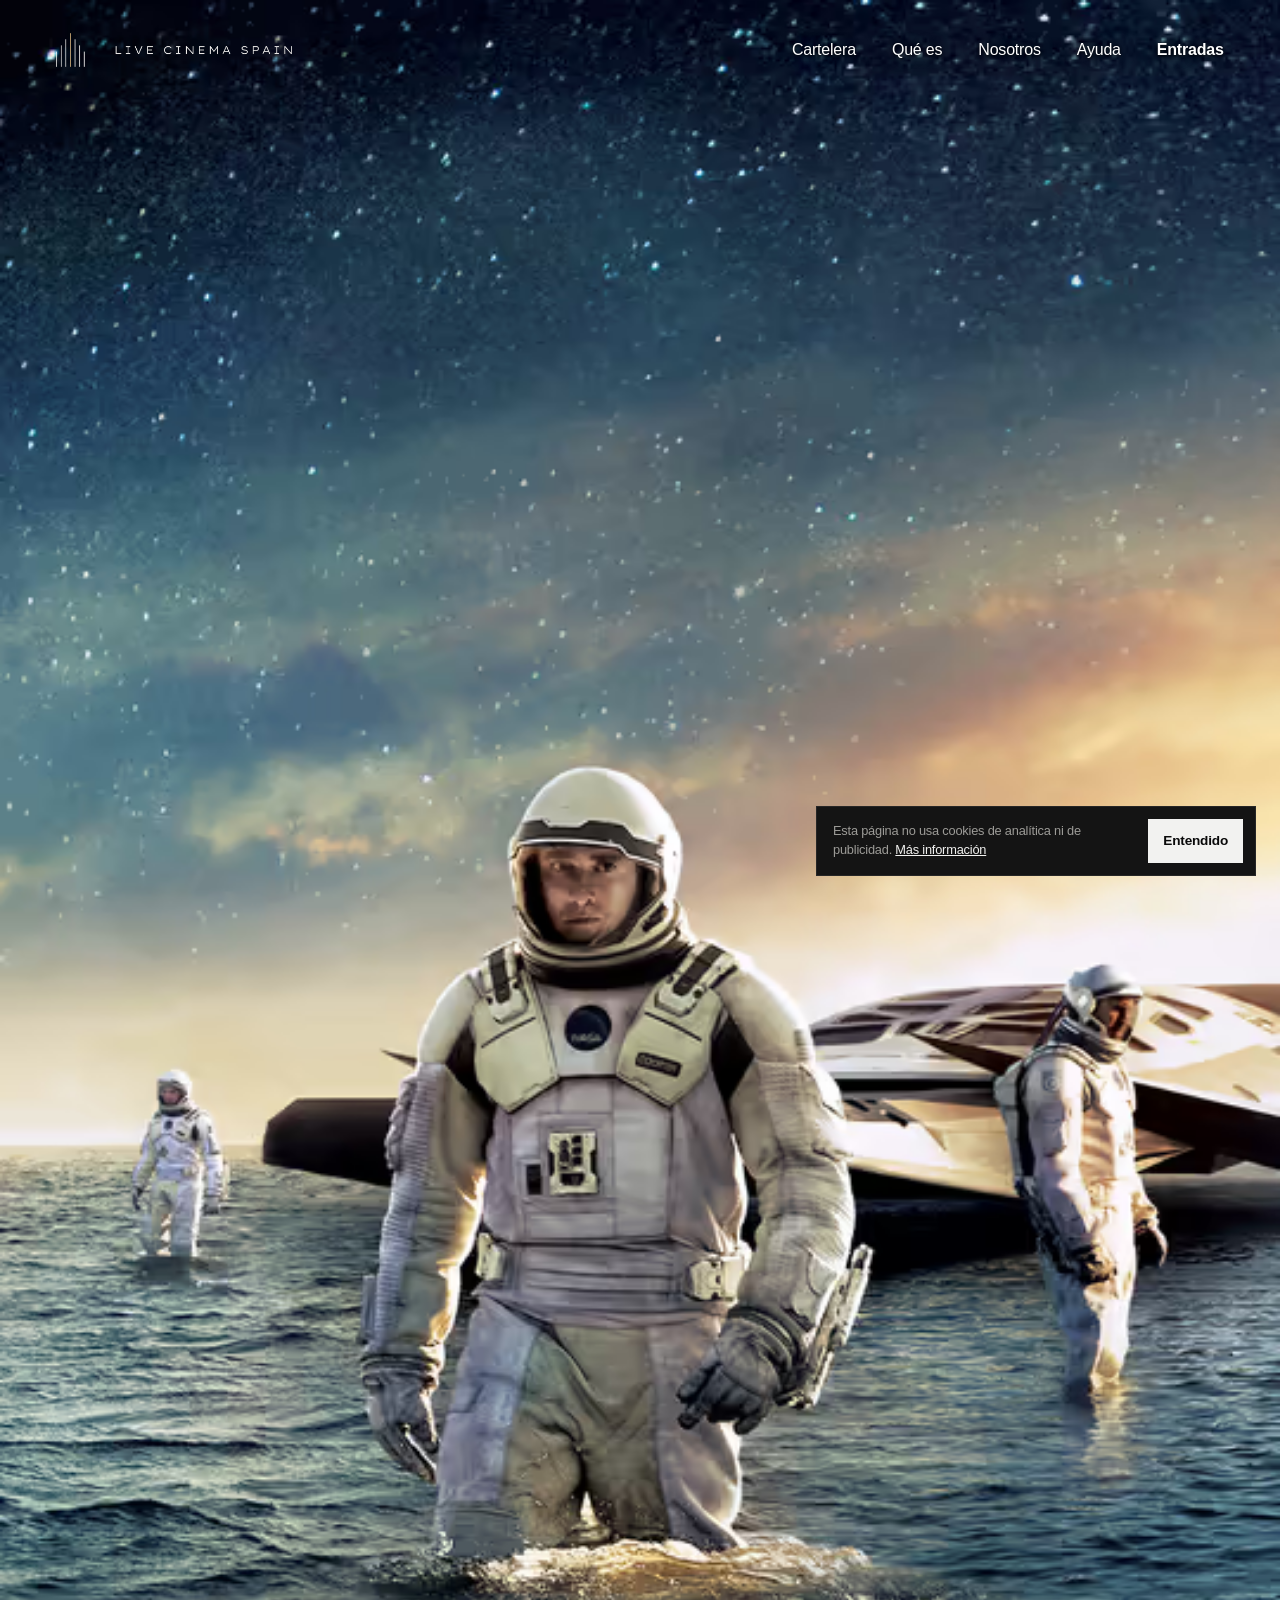
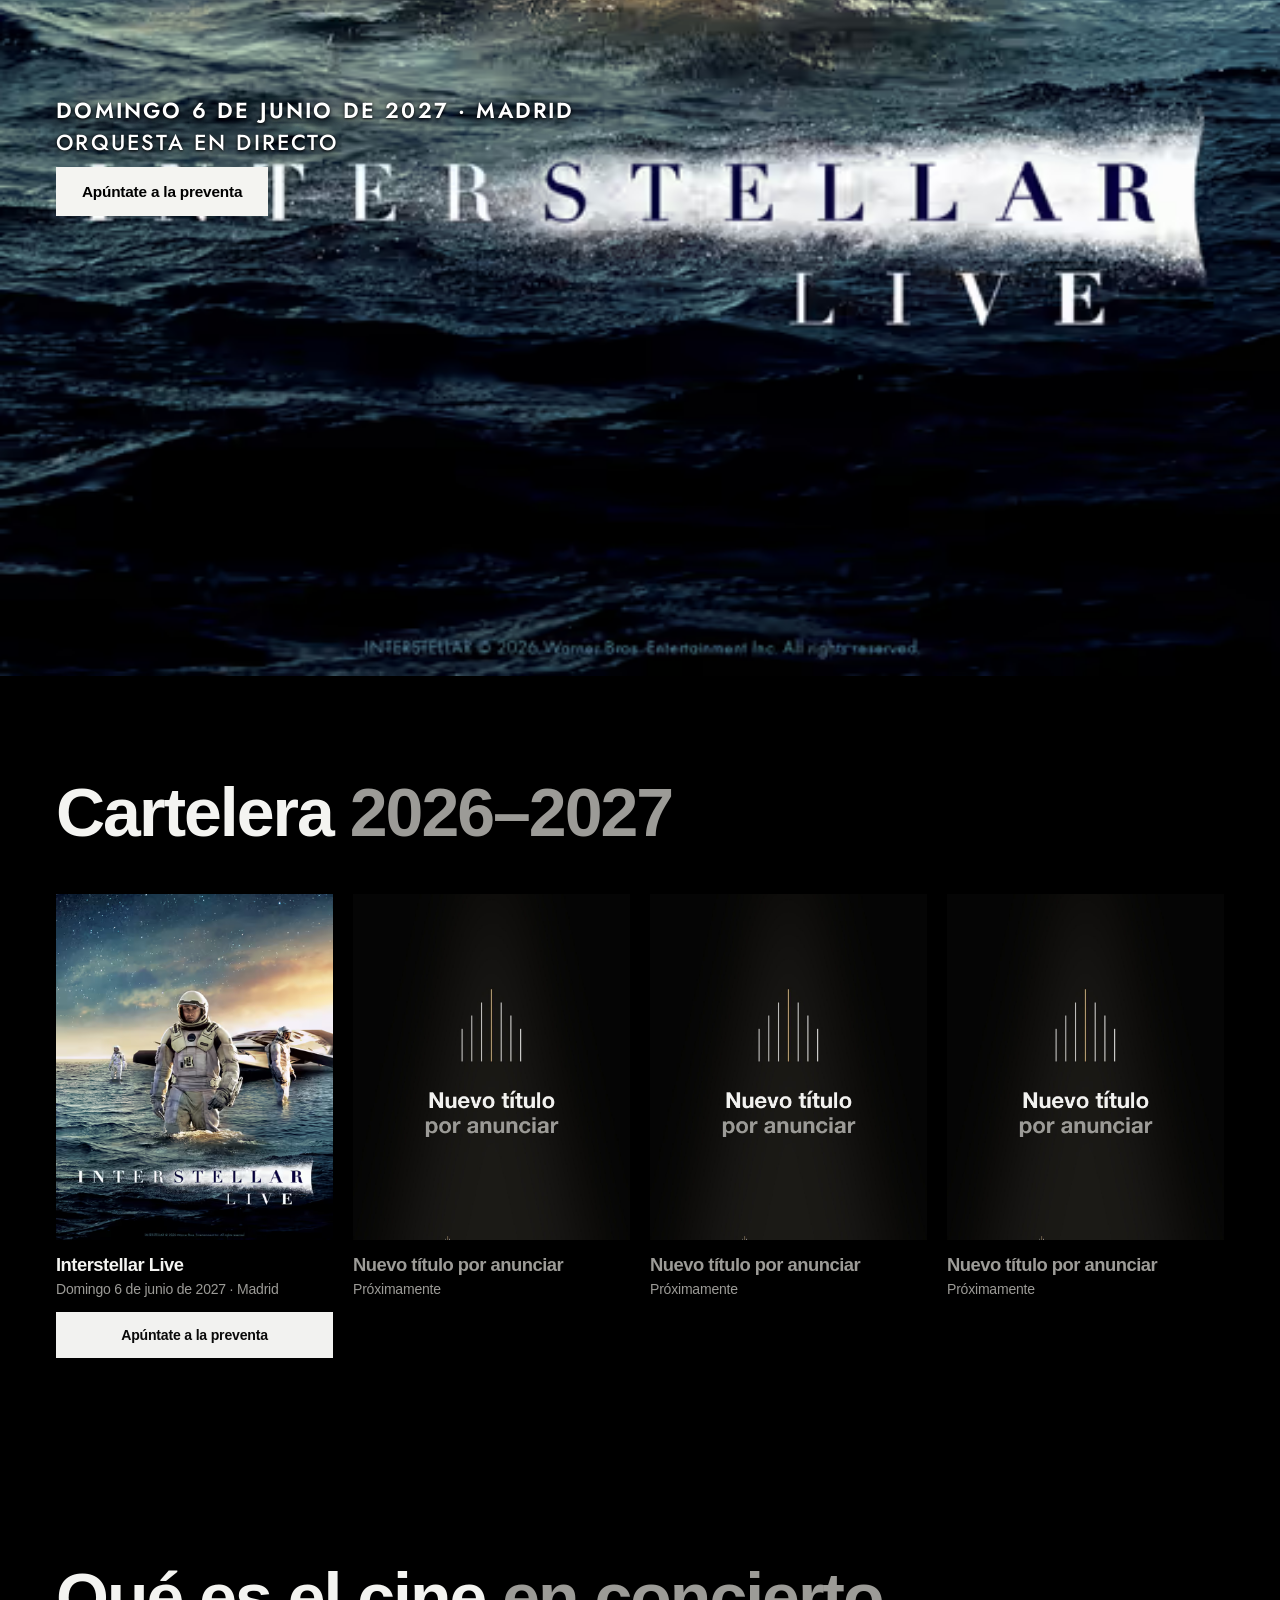
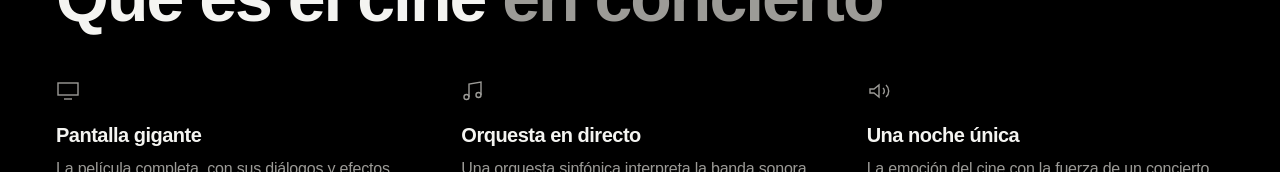
==== index.html @ 8c1206de "Espejo de la lista de espera de livecinemaes.com (fuera de Cloudflare)" ====
<!doctype html>
<html lang="es">
<head>
<meta charset="utf-8">
<meta name="robots" content="noindex">
<meta name="viewport" content="width=device-width, initial-scale=1, viewport-fit=cover">
<title>Live Cinema Spain · Cine en concierto con orquesta en directo</title>
<meta name="description" content="Live Cinema Spain produce y promueve cine en concierto en España: películas en pantalla gigante con orquesta sinfónica en directo. Cartelera 2026–2027: primeros títulos muy pronto.">
<link rel="canonical" href="https://livecinemaes.com/">
<meta name="theme-color" content="#0a0a0a">
<meta property="og:type" content="website">
<meta property="og:site_name" content="Live Cinema Spain">
<meta property="og:locale" content="es_ES">
<meta property="og:title" content="Live Cinema Spain · Cine en concierto con orquesta en directo">
<meta property="og:description" content="Live Cinema Spain produce y promueve cine en concierto en España: películas en pantalla gigante con orquesta sinfónica en directo. Cartelera 2026–2027: primeros títulos muy pronto.">
<meta property="og:url" content="https://livecinemaes.com/">
<meta property="og:image" content="https://livecinemaes.com/img/og-image.jpg">
<meta property="og:image:width" content="1200">
<meta property="og:image:height" content="630">
<meta name="twitter:card" content="summary_large_image">
<link rel="icon" href="img/favicon.svg" type="image/svg+xml">
<link rel="icon" href="img/favicon-32.png" sizes="32x32" type="image/png">
<link rel="apple-touch-icon" href="img/apple-touch-icon.png">
<link rel="preload" as="image" type="image/avif" media="(max-width: 700px)" imagesrcset="img/kv/kv-9x16-540.avif 540w, img/kv/kv-9x16-780.avif 780w, img/kv/kv-9x16-900.avif 900w" imagesizes="100vw" fetchpriority="high">
<link rel="preload" as="image" type="image/avif" media="(min-width: 701px)" imagesrcset="img/kv/kv-16x9-1000.avif 1000w, img/kv/kv-16x9-1600.avif 1600w" imagesizes="100vw" fetchpriority="high">
<link rel="stylesheet" href="css/styles.css?v=20261107f">
<script>document.documentElement.classList.add('js')</script>
<script type="application/ld+json">{"@context": "https://schema.org", "@type": "Organization", "name": "Live Cinema Spain", "url": "https://livecinemaes.com/", "logo": "https://livecinemaes.com/img/logo-livecinema.png", "email": "info@livecinemaes.com", "sameAs": ["https://www.tiktok.com/@livecinemaspain", "https://www.instagram.com/livecinemaspain/"]}</script>
</head>
<body class="con-kv" data-page="home" data-estado="lista" data-ahora="1794074766943">
<a class="skip" href="#main">Saltar al contenido</a>
<main id="main">
  <section class="hero-kv" aria-labelledby="hero-title">
    <header class="cab-kv">
      <a class="logo" href="./" aria-label="Live Cinema Spain, inicio"><img src="img/logo-livecinema.png" alt="Live Cinema Spain" width="887" height="128"></a>
      <nav class="nav-kv" aria-label="Principal">
        <a href="#cartelera">Cartelera</a>
        <a href="#que-es">Qué es</a>
        <a href="#nosotros">Nosotros</a>
        <a href="#ayuda">Ayuda</a>
        <a class="act js-compra" href="#lista-espera" aria-haspopup="dialog">Entradas</a>
      </nav>
    </header>
    <div class="poster">
      <picture>
        <source media="(max-width: 700px)" type="image/avif" srcset="img/kv/kv-9x16-540.avif 540w, img/kv/kv-9x16-780.avif 780w, img/kv/kv-9x16-900.avif 900w" sizes="100vw" width="900" height="1600">
        <source media="(max-width: 700px)" type="image/webp" srcset="img/kv/kv-9x16-540.webp 540w, img/kv/kv-9x16-780.webp 780w, img/kv/kv-9x16-900.webp 900w" sizes="100vw" width="900" height="1600">
        <source media="(max-width: 700px)" srcset="img/kv/kv-9x16-540.jpg 540w, img/kv/kv-9x16-780.jpg 780w, img/kv/kv-9x16-900.jpg 900w" sizes="100vw" width="900" height="1600">
        <source type="image/avif" srcset="img/kv/kv-16x9-1000.avif 1000w, img/kv/kv-16x9-1600.avif 1600w" sizes="100vw" width="1600" height="900">
        <source type="image/webp" srcset="img/kv/kv-16x9-1000.webp 1000w, img/kv/kv-16x9-1600.webp 1600w" sizes="100vw" width="1600" height="900">
        <img src="img/kv/kv-16x9-1600.jpg" srcset="img/kv/kv-16x9-1000.jpg 1000w, img/kv/kv-16x9-1600.jpg 1600w" sizes="100vw" alt="Interstellar Live" width="1600" height="900" fetchpriority="high">
      </picture>
      <div class="bajo">
        <h1 class="sr-only" id="hero-title">Interstellar Live</h1>
        <p class="datos">Domingo 6 de junio de 2027 · Madrid<br><span class="l2">Orquesta en directo</span></p>
        <div class="cta cta-d"><a class="btn btn-kv js-compra" href="#lista-espera" aria-haspopup="dialog">Apúntate a la preventa</a></div>
      </div>
    </div>
    
  </section>

  <section class="section" id="cartelera" aria-labelledby="t-cartelera">
    <div class="wrap">
      <h2 class="title-l section-title reveal" id="t-cartelera">Cartelera <span>2026–2027</span></h2>
      <ul class="posters">
        <li class="reveal">
          <a class="card card-kv js-compra" href="#lista-espera" aria-haspopup="dialog">
            <div class="card-poster">
              <picture>
                <source type="image/avif" srcset="img/kv/kv-4x5-400.avif 400w, img/kv/kv-4x5-720.avif 720w" sizes="(min-width: 900px) 25vw, 50vw" width="1080" height="1350">
                <source type="image/webp" srcset="img/kv/kv-4x5-400.webp 400w, img/kv/kv-4x5-720.webp 720w" sizes="(min-width: 900px) 25vw, 50vw" width="1080" height="1350">
                <img src="img/kv/kv-4x5-720.jpg" srcset="img/kv/kv-4x5-400.jpg 400w, img/kv/kv-4x5-720.jpg 720w" sizes="(min-width: 900px) 25vw, 50vw" alt="Interstellar Live" width="1080" height="1350" loading="lazy" decoding="async">
              </picture>
            </div>
            <div class="card-body">
              <h3 class="card-title">Interstellar Live</h3>
              <p class="card-meta">Domingo 6 de junio de 2027 · Madrid</p>
              <span class="btn card-boton js-compra-texto">Apúntate a la preventa</span>
            </div>
          </a>
        </li>
        <li class="reveal" style="--d:0.06s">
          <div class="card is-soon">
            <div class="card-poster"><img src="img/poster-proximamente.jpg" alt="Póster de Live Cinema Spain: nuevo título por anunciar" width="1000" height="1500" loading="lazy"></div>
            <div class="card-body">
              <h3 class="card-title">Nuevo título por anunciar</h3>
              <p class="card-meta">Próximamente</p>
            </div>
          </div>
        </li>
        <li class="reveal" style="--d:0.12s">
          <div class="card is-soon">
            <div class="card-poster"><img src="img/poster-proximamente.jpg" alt="Póster de Live Cinema Spain: nuevo título por anunciar" width="1000" height="1500" loading="lazy"></div>
            <div class="card-body">
              <h3 class="card-title">Nuevo título por anunciar</h3>
              <p class="card-meta">Próximamente</p>
            </div>
          </div>
        </li>
        <li class="reveal" style="--d:0.18s">
          <div class="card is-soon">
            <div class="card-poster"><img src="img/poster-proximamente.jpg" alt="Póster de Live Cinema Spain: nuevo título por anunciar" width="1000" height="1500" loading="lazy"></div>
            <div class="card-body">
              <h3 class="card-title">Nuevo título por anunciar</h3>
              <p class="card-meta">Próximamente</p>
            </div>
          </div>
        </li>
      </ul>
    </div>
  </section>

  <section class="section" id="que-es" aria-labelledby="t-quees">
    <div class="wrap">
      <h2 class="title-l section-title reveal" id="t-quees">Qué es el cine <span>en concierto</span></h2>
      <ul class="features">
        <li class="feature reveal">
          <svg viewBox="0 0 24 24" fill="none" stroke="currentColor" stroke-width="1.4" aria-hidden="true"><rect x="2" y="4" width="20" height="12"/><path d="M8 20h8"/></svg>
          <h3>Pantalla gigante</h3>
          <p>La película completa, con sus diálogos y efectos originales, proyectada sobre el escenario.</p>
        </li>
        <li class="feature reveal" style="--d:.08s">
          <svg viewBox="0 0 24 24" fill="none" stroke="currentColor" stroke-width="1.4" aria-hidden="true"><path d="M8 18V5l12-2v13"/><circle cx="5.5" cy="18" r="2.5"/><circle cx="17.5" cy="16" r="2.5"/></svg>
          <h3>Orquesta en directo</h3>
          <p>Una orquesta sinfónica interpreta la banda sonora en vivo, sincronizada con cada fotograma.</p>
        </li>
        <li class="feature reveal" style="--d:.16s">
          <svg viewBox="0 0 24 24" fill="none" stroke="currentColor" stroke-width="1.4" aria-hidden="true"><path d="M3 10v4h4l5 4V6l-5 4z"/><path d="M16 9a4 4 0 0 1 0 6M19 6a8 8 0 0 1 0 12"/></svg>
          <h3>Una noche única</h3>
          <p>La emoción del cine con la fuerza de un concierto. No se puede ver en casa ni repetir igual.</p>
        </li>
      </ul>
    </div>
  </section>

  <section class="section" id="nosotros" aria-labelledby="t-nosotros">
    <div class="wrap">
      <div class="about">
        <div class="about-media reveal">
          <img src="img/nosotros.jpg" alt="Orquesta sinfónica tocando bajo una pantalla con el logo de Live Cinema Spain" width="1086" height="1357" loading="lazy">
        </div>
        <div class="about-copy reveal" style="--d:.08s">
          <h2 class="title-l" id="t-nosotros">Nosotros</h2>
          <p>Live Cinema Spain trae a España el cine en concierto: grandes películas en pantalla gigante con su banda sonora interpretada en directo por una orquesta sinfónica.</p>
        </div>
      </div>
    </div>
  </section>

  <section class="section ayuda" id="ayuda" aria-labelledby="t-ayuda">
    <div class="wrap">
      <div class="ayuda-caja reveal">
        <h2 class="title-l" id="t-ayuda">Ayuda</h2>
        <p class="ayuda-pregunta">¿Dudas con tus entradas?</p>
        <p class="ayuda-mail">Escríbenos a <a href="mailto:entradas@livecinemaes.com">entradas@livecinemaes.com</a></p>
        <p class="ayuda-plazo">Te respondemos en menos de 24 h.</p>
        
      </div>
    </div>
  </section>
</main>

<footer class="pie-kv">
  <p>Interstellar Live is produced by Cutting Edge Group Presents in partnership with City Light Concerts.</p>
  <p>Interstellar © 2026 Warner Bros. Entertainment Inc. and Paramount Pictures Corporation. All rights reserved.</p>
  <p class="pie-enlaces"><span>© 2026 Live Cinema Spain</span><a href="legal/aviso-legal.html">Aviso legal</a><a href="legal/privacidad.html">Privacidad</a><a href="legal/cookies.html">Cookies</a></p>
</footer>
<dialog class="lista" id="lista-espera" aria-labelledby="lista-titulo">
  <button class="lista-cerrar" type="button" aria-label="Cerrar">×</button>
  <div class="lista-form">
    <h2 id="lista-titulo" class="sr-only">Apúntate a la preventa</h2>
    <ol class="lista-pasos" aria-label="Así funciona la preventa">
      <li class="lp lp-hoy"><span class="lp-n" aria-hidden="true">1</span><p><b class="lp-fecha">Hoy</b><span class="lp-frase">Apúntate con tu correo</span></p></li>
      <li class="lp"><span class="lp-n" aria-hidden="true">2</span><p><b class="lp-fecha">Mié 11 nov · 12:00</b><span class="lp-frase">Te llega tu acceso y compras antes que nadie</span></p></li>
      <li class="lp"><span class="lp-n" aria-hidden="true">3</span><p><b class="lp-fecha">Jue 12 nov · 12:00</b><span class="lp-frase">Venta para todo el público</span></p></li>
    </ol>
    
    <form id="form-lista-espera" novalidate>
      <label class="sr-only" for="lista-email">Correo</label>
      <input class="input" id="lista-email" name="email" type="email" inputmode="email" autocomplete="email" placeholder="tu@email.com" required>
      <button class="btn" type="submit">Apuntarme</button>
      <div class="hp" aria-hidden="true"><label>Web<input name="website" tabindex="-1" autocomplete="off"></label></div>
      <label class="check"><input name="privacidad" type="checkbox" required><span>He leído y acepto la <a href="legal/privacidad.html">política de privacidad</a>, y quiero recibir el acceso a la preventa y los avisos de venta de entradas de este espectáculo</span></label>
      <div id="lista-turnstile"></div>
      <p class="msg" id="lista-msg" role="alert"></p>
    </form>
  </div>
  <p class="lista-hecho" id="lista-hecho" tabindex="-1" hidden>Ya estás en la lista. Te enviaremos el acceso a la preventa, que va del miércoles 11 de noviembre a las 12:00 al jueves 12 a las 12:00.</p>
  <div class="lista-comercial" id="lista-comercial" hidden>
    <button class="btn btn-line" id="lista-comercial-si" type="button">Avisadme también de futuros espectáculos</button>
    <p class="lista-comercial-nota" id="lista-comercial-nota">Opcional. Al pulsar aceptas recibir comunicaciones comerciales de Live Cinema Spain. Puedes darte de baja cuando quieras.</p>
    <p class="msg" id="lista-comercial-msg" role="status"></p>
  </div>
</dialog>
<div class="cookie" id="cookie" role="region" aria-label="Aviso de cookies" hidden>
  <p>Esta página no usa cookies de analítica ni de publicidad. <a href="legal/cookies.html">Más información</a></p>
  <button class="btn" type="button">Entendido</button>
</div>
<script src="js/espejo.js?v=202611071806"></script>
<script src="js/main.js?v=202611071806"></script>
</body>
</html>
---- css/styles.css ----
/* =========================================================
   Live Cinema Spain · estilos
   ========================================================= */
:root{
  --bg:#0a0a0a; --surface:#141414; --line:#262626;
  --text:#f2f2f0; --muted:#9c9b97; --faint:#86857f;
  --error:#ff9a8a;
  --font:"Helvetica Neue",Helvetica,Arial,sans-serif;
  --tracking-title:-2px;     /* espaciado de titulares */
  --tracking-text:-0.2px;    /* espaciado del texto */
  --wrap:1280px; --pad:clamp(16px,5vw,56px);
  --header-h:64px;
  --ease:cubic-bezier(.2,.7,.2,1);
}
*,*::before,*::after{box-sizing:border-box}
*{margin:0;padding:0}
html{-webkit-text-size-adjust:100%;scroll-behavior:smooth;scroll-padding-top:calc(var(--header-h) + 16px)}
body{background:var(--bg);color:var(--text);font-family:var(--font);font-size:16px;line-height:1.5;letter-spacing:var(--tracking-text);-webkit-font-smoothing:antialiased;overflow-x:hidden}
img,video,svg{display:block;max-width:100%}
a{color:inherit}
button,input,select{font:inherit;letter-spacing:inherit;color:inherit}
:focus-visible{outline:2px solid var(--text);outline-offset:3px}
.wrap{max-width:var(--wrap);margin:0 auto;padding:0 var(--pad)}
.sr-only{position:absolute!important;width:1px;height:1px;overflow:hidden;clip:rect(0 0 0 0);white-space:nowrap}
.skip{position:absolute;left:12px;top:-60px;z-index:100;background:var(--text);color:var(--bg);padding:10px 14px;font-weight:700;text-decoration:none}
.skip:focus{top:12px}
.muted{color:var(--muted)}

/* ---------- Tipografía ---------- */
h1,h2,h3{font-weight:700;letter-spacing:var(--tracking-title);line-height:1}
.title-xl{font-size:clamp(2.75rem,10.5vw,7rem);line-height:.95}
.title-l{font-size:clamp(2.1rem,6.5vw,4.25rem);line-height:1}
.title-xl span,.title-l span{color:var(--muted)}
h3{font-size:1.25rem;letter-spacing:-.5px;line-height:1.2}
.lede{font-size:clamp(1.05rem,1.6vw,1.25rem);line-height:1.45;color:#d6d5d1;max-width:32em}

/* ---------- Botones y enlaces ---------- */
.btn{display:inline-flex;align-items:center;justify-content:center;min-height:50px;padding:0 24px;border:1px solid var(--text);background:var(--text);color:var(--bg);font-size:.95rem;font-weight:700;text-decoration:none;cursor:pointer;transition:opacity .2s,border-color .2s}
.btn:hover{opacity:.85}
.btn-line{background:transparent;color:var(--text);border-color:rgba(242,242,240,.4)}
.btn-line:hover{opacity:1;border-color:var(--text)}
.btn[disabled]{opacity:.5;cursor:wait}
.link{display:inline-flex;align-items:center;gap:8px;font-weight:700;text-decoration:none;border-bottom:1px solid transparent;transition:border-color .2s}
.link:hover{border-color:currentColor}

/* ---------- Cabecera ---------- */
.site-header{position:sticky;top:0;z-index:30;padding-top:env(safe-area-inset-top,0px);transition:background-color .3s}
.site-header.is-solid,.site-header.is-static{background:rgba(10,10,10,.92);-webkit-backdrop-filter:blur(12px);backdrop-filter:blur(12px)}
.has-overlay-header .site-header{position:fixed;left:0;right:0}
.site-header .wrap{height:var(--header-h);display:flex;align-items:center;justify-content:space-between;gap:24px}
.logo{display:block;flex:none}
.logo img{height:18px;width:auto}
.nav{display:none}
.nav ul{display:flex;align-items:center;gap:32px;list-style:none}
.nav a{font-size:.9rem;text-decoration:none;color:var(--muted);transition:color .2s}
.nav a:hover{color:var(--text)}
.nav .nav-cta{color:var(--text);font-weight:700}
.menu-btn{display:inline-flex;align-items:center;justify-content:center;width:44px;height:44px;margin-right:-12px;background:none;border:0;cursor:pointer}
.menu-btn span{position:relative;display:block;width:20px;height:1.5px;background:var(--text);transform:translateY(-3px);transition:transform .3s var(--ease)}
.menu-btn span::after{content:"";position:absolute;left:0;top:6px;width:20px;height:1.5px;background:var(--text);transition:transform .3s var(--ease),top .3s var(--ease)}
.menu-open .menu-btn span{transform:rotate(45deg)}
.menu-open .menu-btn span::after{top:0;transform:rotate(-90deg)}
.mobile-nav{position:fixed;inset:0;z-index:35;background:var(--bg);padding:calc(var(--header-h) + env(safe-area-inset-top,0px) + 32px) var(--pad) calc(32px + env(safe-area-inset-bottom,0px));display:flex;flex-direction:column;justify-content:space-between;opacity:0;visibility:hidden;transition:opacity .25s,visibility 0s .25s}
.menu-open{overflow:hidden}
.menu-open .mobile-nav{opacity:1;visibility:visible;transition:opacity .25s}
.menu-open .site-header{z-index:36;background:transparent;-webkit-backdrop-filter:none;backdrop-filter:none}
.menu-open .cookie,.menu-open .sticky-cta{visibility:hidden}
.mobile-nav ul{list-style:none}
.mobile-nav li a{display:block;font-size:2.75rem;font-weight:700;letter-spacing:var(--tracking-title);line-height:1.15;text-decoration:none}
.mobile-nav .menu-foot{display:grid;gap:24px}
.mobile-nav .btn{width:100%}
@media (min-width:900px){
  :root{--header-h:80px}
  .logo img{height:20px}
  .nav{display:block}
  .menu-btn,.mobile-nav{display:none}
}

/* ---------- Secciones ---------- */
.section{padding:clamp(80px,12vw,160px) 0}
.section-title{margin-bottom:clamp(36px,5vw,64px)}
.split{display:grid;gap:28px}
@media (min-width:900px){.split{grid-template-columns:minmax(0,5fr) minmax(0,7fr);gap:64px}}

/* ---------- Hero ---------- */
.hero{position:relative;min-height:max(600px,100svh);display:flex;align-items:flex-end;isolation:isolate;overflow:hidden}
.hero-media{position:absolute;inset:0;z-index:-2}
.hero-media img,.hero-media video{width:100%;height:100%;object-fit:cover;object-position:50% 40%}
.hero::before{content:"";position:absolute;inset:0;z-index:-1;background:linear-gradient(180deg,rgba(10,10,10,.55) 0%,rgba(10,10,10,0) 25%,rgba(10,10,10,.2) 50%,rgba(10,10,10,.92) 82%,var(--bg) 100%)}
.hero .wrap{width:100%;padding-top:calc(var(--header-h) + 64px);padding-bottom:clamp(48px,9vh,96px)}
.hero h1{margin-bottom:24px;max-width:12ch}
.hero .lede{margin-bottom:32px}
.actions{display:flex;flex-wrap:wrap;align-items:center;gap:20px 28px}
@media (max-width:520px){.actions .btn{width:100%}}

/* ---------- Cartelera ---------- */
.posters{list-style:none;display:grid;grid-template-columns:repeat(2,minmax(0,1fr));gap:32px 12px}
@media (min-width:900px){.posters{grid-template-columns:repeat(4,minmax(0,1fr));gap:40px 20px}}
.card{display:block;text-decoration:none;color:inherit}
.card-poster{aspect-ratio:4/5;overflow:hidden;background:var(--surface)}
.card-poster img{width:100%;height:100%;object-fit:cover;transition:transform .8s var(--ease)}
.card:hover .card-poster img,.card:focus-visible .card-poster img{transform:scale(1.04)}
.card-body{padding-top:14px}
.card-title{font-size:1.15rem;letter-spacing:-.5px;line-height:1.15;margin-bottom:4px}
.card-meta{font-size:.875rem;color:var(--muted)}
.card-meta b{color:var(--text);font-weight:400}
.card.is-soon .card-title{color:var(--muted)}
/* Tarjeta de Interstellar Live: el KV 4:5 entero (licencia), sin recorte ni zoom */
.card-kv .card-poster picture{display:block}
.card-kv .card-poster img,.card-kv:hover .card-poster img,.card-kv:focus-visible .card-poster img{display:block;height:auto;object-fit:fill;transform:none}
.card-boton{width:100%;min-height:46px;margin-top:12px;padding:6px 8px;font-size:clamp(.82rem,1.1vw,.95rem);text-align:center;line-height:1.2}
.card-kv:hover .card-boton{background:#fff;border-color:#fff}
.card[aria-disabled="true"]{pointer-events:none}
.card[aria-disabled="true"] .card-boton{opacity:.5}

/* ---------- Qué es ---------- */
.features{list-style:none;display:grid;gap:40px}
.feature svg{width:24px;height:24px;color:var(--muted);margin-bottom:20px}
.feature h3{margin-bottom:10px}
.feature p{color:var(--muted);max-width:26em}
@media (min-width:900px){.features{grid-template-columns:repeat(3,minmax(0,1fr));gap:48px}}

/* ---------- Nosotros ---------- */
.about{display:grid;gap:40px;align-items:center}
.about-media{aspect-ratio:3/2;overflow:hidden;background:var(--surface)}
.about-media img{width:100%;height:100%;object-fit:cover}
.about-copy h2{margin-bottom:24px}
.about-copy p{color:#c9c8c4;max-width:30em}
.about-copy p+p{margin-top:14px}
@media (min-width:900px){.about{grid-template-columns:minmax(0,7fr) minmax(0,5fr);gap:72px}}
.partners{margin-top:clamp(72px,10vw,120px);display:grid;gap:24px}
.partners p{font-size:.875rem;color:var(--muted)}
.partners ul{list-style:none;display:grid;grid-template-columns:repeat(3,minmax(0,1fr));gap:8px 24px;align-items:center}
.partners img{width:100%;max-width:140px;height:auto;opacity:.55;transition:opacity .3s}
.partners img:hover{opacity:1}
@media (min-width:900px){.partners{grid-template-columns:200px 1fr;align-items:center}.partners ul{grid-template-columns:repeat(6,minmax(0,1fr))}}

/* ---------- Formularios ---------- */
.field{display:grid;gap:8px}
.field label{font-size:.875rem;color:var(--muted)}
.opt{color:var(--faint)}
.input{width:100%;min-height:52px;font-size:1rem;color:var(--text);background:transparent;border:1px solid var(--line);border-radius:0;padding:12px 16px;outline:none;transition:border-color .15s;-webkit-appearance:none;appearance:none}
.input::placeholder{color:var(--faint)}
.input:focus{border-color:var(--text)}
.input[aria-invalid="true"]{border-color:var(--error)}
select.input{padding-right:40px;background:url("data:image/svg+xml,%3Csvg xmlns='http://www.w3.org/2000/svg' width='12' height='8'%3E%3Cpath d='M1 1l5 5 5-5' fill='none' stroke='%239c9b97' stroke-width='1.5'/%3E%3C/svg%3E") no-repeat right 16px center}
select.input:has(option[value=""]:checked){color:var(--faint)}
select.input option{background:#111;color:#fff}
.check{display:flex;gap:12px;align-items:flex-start;font-size:.8rem;color:var(--muted);line-height:1.5;cursor:pointer}
.check input{margin-top:2px;width:18px;height:18px;accent-color:var(--text);flex:none}
.check a{color:var(--text)}
.msg{min-height:1.2em;font-size:.875rem}
.msg.err{color:var(--error)}
.fine{font-size:.8rem;color:var(--faint)}
.hp{position:absolute;left:-9999px;width:1px;height:1px;overflow:hidden}
form .btn{width:100%}

/* ---------- Newsletter ---------- */
.nl{display:grid;gap:32px}
.nl h2{max-width:14em}
.nl-form{display:grid;gap:14px;max-width:560px}
.nl-row{display:grid;gap:10px}
@media (min-width:600px){.nl-row{grid-template-columns:1fr auto}.nl-row .btn{width:auto}}
@media (min-width:900px){.nl{grid-template-columns:minmax(0,7fr) minmax(0,5fr);align-items:end;gap:64px}}
.nl-done{display:none}
.nl-done h3{margin-bottom:8px}
.nl-done p{color:var(--muted)}
.is-done .nl-form{display:none}
.is-done .nl-done{display:block}

/* ---------- Pie ---------- */
.site-footer{border-top:1px solid var(--line);padding:56px 0 calc(32px + env(safe-area-inset-bottom,0px));font-size:.875rem;color:var(--muted)}
.foot{display:grid;gap:40px;padding-bottom:48px}
.foot .logo img{height:18px}
.foot-about{max-width:28em;margin-top:16px}
.foot ul{list-style:none;display:grid;gap:8px}
.foot a{text-decoration:none;transition:color .2s}
.foot a:hover{color:var(--text)}
.foot .mail{color:var(--text);font-size:1.05rem;font-weight:700;letter-spacing:-.3px}
.social{display:flex!important;gap:20px;list-style:none}
.social a{display:inline-flex;align-items:center;gap:8px;text-decoration:none;color:var(--text)}
.social svg{width:18px;height:18px}
@media (min-width:900px){.foot{grid-template-columns:2fr 1fr 1fr}}
.legal-line{display:flex;flex-wrap:wrap;justify-content:space-between;gap:8px 24px;padding-top:24px;border-top:1px solid var(--line);font-size:.75rem;color:var(--faint)}

/* ---------- Aviso de cookies ---------- */
.cookie{position:fixed;left:12px;right:12px;bottom:calc(12px + env(safe-area-inset-bottom,0px));z-index:40;max-width:440px;margin-left:auto;background:var(--surface);border:1px solid var(--line);padding:12px 12px 12px 16px;font-size:.8rem;line-height:1.45;color:var(--muted);display:grid;grid-template-columns:1fr auto;align-items:center;gap:16px;opacity:0;transform:translateY(12px);transition:opacity .4s,transform .4s var(--ease)}
.cookie.is-in{opacity:1;transform:none}
.cookie a{color:var(--text)}
.cookie .btn{min-height:38px;padding:0 14px;font-size:.85rem}
@media (min-width:600px){.cookie{right:24px;bottom:24px}}

/* ---------- Entrada al hacer scroll ---------- */
.js .reveal{opacity:0;transform:translateY(16px);transition:opacity .8s var(--ease),transform .8s var(--ease);transition-delay:var(--d,0s)}
.js .reveal.is-in{opacity:1;transform:none}

/* =========================================================
   Ficha de espectáculo (plantilla para futuros títulos)
   ========================================================= */
.show-page{--bg:#060709;background:var(--bg)}
.show-hero{position:relative;isolation:isolate;overflow:hidden;min-height:max(620px,100svh);display:flex;align-items:flex-end}
.show-hero .bg{position:absolute;inset:0;z-index:-2}
.show-hero .bg img{width:100%;height:100%;object-fit:cover;object-position:62% 50%}
.show-hero::before{content:"";position:absolute;inset:0;z-index:-1;background:linear-gradient(180deg,rgba(6,7,9,.6) 0%,rgba(6,7,9,0) 25%,rgba(6,7,9,.25) 50%,rgba(6,7,9,.92) 80%,var(--bg) 100%)}
.show-hero .wrap{width:100%;padding-top:calc(var(--header-h) + 64px);padding-bottom:clamp(48px,8vh,88px)}
.show-logo{width:min(100%,520px);height:auto;margin:0 0 18px -3px}
.show-sub{font-size:clamp(1.3rem,3.2vw,1.9rem);letter-spacing:-1px;line-height:1.15;margin-bottom:10px;max-width:22em}
.show-meta{color:var(--muted);margin-bottom:32px}
.proof{font-size:.875rem;color:var(--muted);margin-top:16px}
.proof b{color:var(--text);font-weight:700}

.facts{display:grid;grid-template-columns:repeat(2,minmax(0,1fr));gap:32px 16px}
.facts dt{font-size:.8rem;color:var(--muted);margin-bottom:6px}
.facts dd{font-size:1.05rem;font-weight:700;letter-spacing:-.3px;line-height:1.3}
.facts dd small{display:block;font-weight:400;font-size:.85rem;color:var(--muted);margin-top:2px;letter-spacing:var(--tracking-text)}
.ph{color:var(--faint);font-weight:400}
@media (min-width:900px){.facts{grid-template-columns:repeat(3,minmax(0,1fr));gap:48px 32px}}

.prose p{color:#c9c8c4;max-width:34em;font-size:1.05rem}
.prose p+p{margin-top:16px}
.status{list-style:none;margin-top:40px;max-width:34em;font-size:.95rem}
.status li{display:flex;justify-content:space-between;gap:16px;padding:12px 0;border-top:1px solid var(--line)}
.status li span:first-child{color:var(--muted)}
.status li span:last-child{text-align:right}

.gallery{list-style:none;display:flex;gap:8px;overflow-x:auto;scroll-snap-type:x mandatory;margin:0 calc(var(--pad) * -1);padding:0 var(--pad);scrollbar-width:none}
.gallery::-webkit-scrollbar{display:none}
.gallery li{flex:0 0 86%;scroll-snap-align:center;aspect-ratio:3/2;overflow:hidden;background:var(--surface)}
.gallery img{width:100%;height:100%;object-fit:cover}
@media (min-width:900px){.gallery{display:grid;grid-template-columns:repeat(2,1fr);gap:12px;margin:0;padding:0;overflow:visible}}

.signup form{display:grid;gap:18px;max-width:560px}
.row{display:grid;gap:18px}
@media (min-width:520px){.row{grid-template-columns:1fr 1fr;gap:12px}}
.signup .intro{color:var(--muted);margin-top:16px;max-width:30em}
.done{display:none;max-width:30em}
.done h2{margin-bottom:12px}
.done p{color:#c9c8c4}
.is-done form,.is-done .form-head{display:none}
.is-done .done{display:block}

.faq details{border-top:1px solid var(--line)}
.faq details:last-child{border-bottom:1px solid var(--line)}
.faq summary{cursor:pointer;list-style:none;display:flex;justify-content:space-between;align-items:center;gap:20px;padding:20px 0;font-weight:700;letter-spacing:-.3px}
.faq summary::-webkit-details-marker{display:none}
.faq summary::after{content:"+";flex:none;font-weight:400;font-size:1.3rem;line-height:1;color:var(--muted);transition:transform .3s var(--ease)}
.faq details[open] summary::after{transform:rotate(45deg)}
.faq .answer{padding:0 0 22px;color:var(--muted);max-width:40em}
.faq .answer p+p{margin-top:10px}
.faq .answer a{color:var(--text)}
.back{margin-top:56px}

.sticky-cta{position:fixed;left:12px;right:12px;bottom:calc(12px + env(safe-area-inset-bottom,0px));z-index:25;transform:translateY(140%);transition:transform .4s var(--ease)}
.sticky-cta.is-in{transform:none}
.sticky-cta .btn{width:100%}

@media (min-width:900px){.sticky-cta{display:none}}

/* =========================================================
   Páginas legales
   ========================================================= */
.legal-page{padding:calc(var(--header-h) + 40px) 0 112px}
.legal-page .wrap{max-width:820px}
.legal-tabs{display:flex;flex-wrap:wrap;gap:6px 24px;margin-bottom:48px;list-style:none;font-size:.9rem}
.legal-tabs a{text-decoration:none;color:var(--muted)}
.legal-tabs a:hover,.legal-tabs a[aria-current="page"]{color:var(--text)}
.legal-tabs a[aria-current="page"]{font-weight:700}
.legal-page h1{font-size:clamp(2.25rem,7vw,3.5rem);margin-bottom:32px}
.legal-page h2{font-size:1rem;letter-spacing:-.3px;margin:32px 0 8px}
.legal-page p{color:var(--muted);margin-bottom:10px}
.legal-page ul{list-style:none;display:grid;gap:6px;margin:8px 0 12px;color:var(--muted)}
.legal-page b{color:var(--text)}
.legal-page a{color:var(--text)}
.legal-page .upd{margin-top:32px;font-size:.8rem;color:var(--faint)}

@media (prefers-reduced-motion:reduce){
  html{scroll-behavior:auto}
  *,*::before,*::after{animation-duration:.01ms!important;transition-duration:.01ms!important}
  .js .reveal{opacity:1;transform:none}
}
.hero h1 span{display:block}.card-meta b{display:block}

/* ---------- Logo e imágenes de cabecera ---------- */
.logo img{height:26px}
.foot .logo img{height:26px}
@media (min-width:900px){.logo img{height:34px}}
.hero-media picture,.show-hero .bg picture{display:block;width:100%;height:100%}
/* Banner de portada: baja exposición, se deja entrever sobre el negro */
.hero{background:#000}
.hero-media img,.hero-media video{opacity:.42;filter:saturate(.85) brightness(.9);object-position:53% 45%}
.hero::before{background:linear-gradient(180deg,rgba(0,0,0,.5) 0%,rgba(0,0,0,0) 22%,rgba(0,0,0,0) 45%,rgba(10,10,10,.85) 80%,var(--bg) 100%)}
.show-hero .bg img{object-position:50% 50%}
@media (min-width:701px){.show-hero .bg img{object-position:100% 50%}}

/* ---------- Ritmo vertical más compacto ---------- */
.section{padding:clamp(56px,8vw,112px) 0}
.section-title{margin-bottom:clamp(28px,4vw,48px)}
.split{align-items:center}
#info{padding:clamp(40px,6vw,72px) 0;border-bottom:1px solid var(--line)}

/* ---------- Ficha técnica con iconos ---------- */
.facts{grid-template-columns:1fr;gap:0}
.facts > div{display:grid;grid-template-columns:24px 1fr;column-gap:16px;align-items:start;padding:18px 0;border-top:1px solid var(--line)}
.facts > div:first-child{border-top:0}
.facts svg{grid-row:1 / span 2;width:24px;height:24px;color:var(--muted);margin-top:2px}
.facts dt{margin-bottom:2px}
.facts dd{font-size:1.05rem}
@media (min-width:600px){.facts{grid-template-columns:repeat(2,minmax(0,1fr));column-gap:32px}.facts > div:nth-child(2){border-top:0}}
@media (min-width:900px){.facts{grid-template-columns:repeat(3,minmax(0,1fr));column-gap:48px}.facts > div{padding:24px 0}.facts > div:nth-child(3){border-top:0}}

/* ---------- Nosotros con foto vertical ---------- */
.about-media{aspect-ratio:4/5}
@media (min-width:900px){.about{grid-template-columns:minmax(0,5fr) minmax(0,6fr);gap:80px}.about-media{max-height:640px}}
@media (max-width:599px){
  .facts{grid-template-columns:1fr 1fr;column-gap:20px}
  .facts > div{grid-template-columns:1fr;padding:18px 0}
  .facts > div:nth-child(2){border-top:0}
  .facts svg{grid-row:auto;width:22px;height:22px;margin:0 0 10px}
  .facts dd{font-size:1rem}
}
.facts > div{align-content:start}

/* Botón fijo: oculto del todo (en iPhone la zona segura dejaba asomar el borde) */
.sticky-cta{transform:translateY(calc(100% + 24px + env(safe-area-inset-bottom,0px)));visibility:hidden;transition:transform .4s var(--ease),visibility 0s .4s}
.sticky-cta.is-in{transform:none;visibility:visible;transition:transform .4s var(--ease)}

/* ---------- Zonas táctiles de al menos 44 px (sin cambiar el aspecto) ---------- */
.logo{display:flex;align-items:center;min-height:44px}
.link{min-height:44px}
.foot ul{gap:0}
.foot ul a{display:inline-flex;align-items:center;min-height:40px}
.social{gap:4px}
.social a{min-width:44px;min-height:44px;justify-content:center}
.social a:has(svg:only-child){padding:0 13px}
.foot .social li a{padding-right:12px}
.legal-tabs a{display:inline-flex;align-items:center;min-height:44px}
.cookie .btn{min-height:44px}
.faq summary{min-height:56px}
.check{padding:6px 0}
.foot .social li:first-child a,.mobile-nav .social li:first-child a{justify-content:flex-start;padding-left:0}

/* Botón fijo de la ficha: siempre disponible; si está el aviso de cookies, se coloca encima */
body:has(.cookie:not([hidden])) .sticky-cta{bottom:calc(var(--cookie-h,72px) + 20px + env(safe-area-inset-bottom,0px))}
.sticky-cta{z-index:41}
.sticky-cta .btn{box-shadow:0 10px 30px rgba(0,0,0,.55)}
.show-logo{width:min(100%,560px)}
.show-logo{margin-bottom:24px}

/* Portada de Interstellar Live: el KV siempre entero (licencia): width 100 %, height auto, sin cover ni nada encima de los personajes */
@font-face{font-family:Jost;font-weight:400;font-style:normal;font-display:swap;src:url(../fonts/jost-latin-400-normal.woff2) format("woff2")}
@font-face{font-family:Jost;font-weight:500;font-style:normal;font-display:swap;src:url(../fonts/jost-latin-500-normal.woff2) format("woff2")}
@font-face{font-family:Jost;font-weight:600;font-style:normal;font-display:swap;src:url(../fonts/jost-latin-600-normal.woff2) format("woff2")}
.con-kv{background:#000;color:#f4f4f1}
.hero-kv{position:relative}
.poster{position:relative}
.poster img{display:block;width:100%;height:auto}
.cab-kv{position:absolute;top:0;left:0;right:0;z-index:2;display:flex;justify-content:space-between;align-items:center;padding:2.2vw 4.4vw}
.cab-kv .logo img{display:block;height:34px;width:auto}
.nav-kv{display:flex;gap:36px;font-size:16px;font-weight:500;color:#fff;text-shadow:0 1px 3px rgba(0,0,0,.9),0 0 14px rgba(0,0,0,.7)}
.nav-kv a{color:inherit;text-decoration:none}
.nav-kv a:hover,.nav-kv .act{color:#fff}
.nav-kv .act{font-weight:800}
.bajo{position:absolute;left:4.4%;top:74.5%;width:60%}
.datos{font-family:Jost,"Futura PT",Futura,sans-serif;font-weight:600;text-transform:uppercase;letter-spacing:.1em;font-size:clamp(16px,1.7vw,28px);line-height:1.45;color:#fff;text-shadow:0 1px 3px rgba(0,0,0,.95),0 2px 14px rgba(0,0,0,.85)}
.datos .l2{color:#fff;font-weight:500}
.cta{display:flex;align-items:center;gap:22px;margin-top:1.1vw}
/* Debajo de la fecha, una sola línea (la del estado: preventa con fecha, abierta, a la venta) y el botón.
   En el KV solo cabe en ordenador ancho; en móvil y tableta va justo debajo del KV, sin tapar el copyright del cartel. */
.cta-d{flex-direction:column;align-items:flex-start;gap:.6vw;margin-top:.7vw}
.cta-d .btn-kv{flex:none;white-space:nowrap}
.pre-m{display:none}
@media (max-width:1099px){
  .cta-d .pre{display:none}
  .pre.pre-m{display:block;margin:0;padding:16px 18px 4px;text-align:center;font-size:15px;font-weight:600;color:#f4f4f1;text-shadow:none}
}
.btn-kv{min-height:0;background:#f4f4f1;border:0;color:#000;font-weight:700;font-size:clamp(14px,1.2vw,20px);padding:1vw 2vw;cursor:pointer}
.btn-kv:hover{background:#fff;opacity:1}
.btn-kv:focus-visible{outline:2px solid #fff;outline-offset:4px}
.btn-kv[aria-disabled="true"]{opacity:.5;pointer-events:none}
.pre{font-size:clamp(14px,1.3vw,21px);font-weight:600;color:#fff;text-shadow:0 1px 3px rgba(0,0,0,.95),0 2px 14px rgba(0,0,0,.85)}
.pie-kv{padding:18px 4.4vw 26px;font-size:14px;line-height:1.6;color:#b4b3ae}
.pie-kv a{color:inherit}
.pie-enlaces{display:flex;flex-wrap:wrap;gap:4px 18px;margin-top:8px}
/* Con el aviso de cookies abierto, el pie deja hueco debajo para que el aviso no tape sus últimas líneas */
body:has(.cookie:not([hidden])) .pie-kv{padding-bottom:calc(var(--cookie-h,72px) + 48px + env(safe-area-inset-bottom,0px))}
@media (max-width:700px){
  .cab-kv{padding:16px 18px;background:linear-gradient(180deg,rgba(0,0,0,.5),rgba(0,0,0,0))}
  .cab-kv .logo img{height:26px}
  .nav-kv{display:none}
  /* KV 9:16 entero, ajustado al alto visible: pueden quedar bordes negros finos a los lados */
  .poster{--u:1px;height:calc(100vw*16/9);height:min(100svh,calc(100vw*16/9));display:flex;justify-content:center;background:#000}
  /* Por debajo de 664 px de alto el bloque se reduce con el KV, para no tocar su línea de copyright */
  @supports (height:100svh){.poster{--u:min(1px,calc(100svh/664))}}
  .poster picture,.poster img{display:block;height:100%;width:auto;max-width:100vw}
  .bajo{left:0;right:0;width:auto;top:85.2%;text-align:center}
  .datos{font-size:calc(11.5*var(--u));letter-spacing:.07em;line-height:1.35}
  .cta-d{display:block;margin:calc(7*var(--u)) 0 0}
  .btn-kv{font-size:calc(15*var(--u));padding:calc(10*var(--u)) calc(26*var(--u));text-align:center}
  .pie-kv{padding:16px 18px 30px;font-size:13px}
}

/* Ventana de la lista de espera */
.lista{width:min(520px,calc(100vw - 24px));max-height:calc(100dvh - 24px);margin:auto;padding:32px;border:1px solid #262626;background:#050505;color:#f4f4f1;overflow:auto}
.lista::backdrop{background:#050505}
.lista h2{font-size:clamp(1.5rem,4vw,2rem);line-height:1.15;letter-spacing:-.03em;margin-bottom:12px;padding-right:32px}
.lista-form > p{color:#d6d5d0;margin-bottom:20px}
/* Cómo funciona la preventa: tres pasos, el de hoy resaltado. Arriba de todo, por debajo de la ×. */
.lista-pasos{list-style:none;display:grid;gap:8px;margin:44px 0 22px}
.lp{display:grid;grid-template-columns:42px 1fr;align-items:center;gap:14px;padding:12px 16px 12px 12px;border:1px solid #262626;color:#b4b3ae}
.lp-n{font-family:Jost,"Futura PT",Futura,sans-serif;font-weight:600;font-size:2.5rem;line-height:1;text-align:center;color:#7d7c78}
.lp-fecha{display:block;font-family:Jost,"Futura PT",Futura,sans-serif;font-weight:700;text-transform:uppercase;letter-spacing:.08em;font-size:1rem;line-height:1.3;color:#f4f4f1}
.lp-frase{display:block;margin-top:2px;font-size:.95rem;line-height:1.35}
.lp-hoy{border-color:#f4f4f1;background:#141414;color:#f4f4f1}
.lp-hoy .lp-n{color:#f4f4f1}
@media (max-width:480px){.lista{padding:24px 20px}.lista-pasos{margin-top:46px}.lp{grid-template-columns:34px 1fr;gap:12px;padding:11px 12px 11px 10px}.lp-n{font-size:2.2rem}}
.lista .btn{width:100%;margin-top:12px}
.lista .check{margin-top:14px;font-size:.9rem;color:#d6d5d0}
.lista #lista-turnstile{margin-top:14px}
.lista .msg{margin-top:12px}
.lista-cerrar{position:absolute;top:12px;right:12px;width:44px;height:44px;border:0;background:none;color:#f4f4f1;font-size:1.6rem;line-height:1;cursor:pointer}
.lista-hecho{font-size:1.15rem;line-height:1.4;padding:24px 40px 24px 0}
.lista-hecho:focus{outline:0}
.lista-comercial{display:grid;gap:10px;padding-bottom:8px}
.lista-comercial[hidden],.lista-comercial [hidden]{display:none}
.lista-comercial .btn{width:100%;min-height:48px;white-space:normal}
.lista-comercial-nota{font-size:.8rem;line-height:1.5;color:#b4b3ae}
.lista-comercial .msg{margin:0;color:#d6d5d0}
.lista-comercial .msg.err{color:var(--error)}
/* Tablas de los textos legales: en móvil, cada fila es una ficha */
.tabla-legal{margin:12px 0 18px;color:var(--muted)}
.tabla-legal table{border-collapse:collapse;width:100%;font-size:14px;line-height:1.45}
.tabla-legal th,.tabla-legal td{border-bottom:1px solid rgba(255,255,255,.16);padding:8px 12px 8px 0;text-align:left;vertical-align:top}
.tabla-legal th{font-weight:500;color:var(--text)}
.tabla-legal code{font-size:13px;overflow-wrap:anywhere}
@media (max-width:640px){
  .tabla-legal thead{display:none}
  .tabla-legal tr{display:block;padding:10px 0;border-bottom:1px solid rgba(255,255,255,.16)}
  .tabla-legal td{display:block;border:0;padding:2px 0}
  .tabla-legal td::before{content:attr(data-et) ": ";opacity:.65}
}
/* Ayuda: un correo y un plazo, a la vista */
.ayuda{padding-top:0}
.ayuda-caja{border:1px solid rgba(244,244,241,.18);padding:clamp(24px,4vw,48px);max-width:880px}
.ayuda-caja h2{margin-bottom:18px}
.ayuda-pregunta{font-size:clamp(1.15rem,2vw,1.4rem);font-weight:700;letter-spacing:-.3px}
.ayuda-mail{margin-top:6px;font-size:clamp(1.05rem,1.8vw,1.25rem);color:#d6d5d0}
.ayuda-mail a{color:#f4f4f1;font-weight:700;overflow-wrap:anywhere}
.ayuda-plazo{margin-top:6px;color:#b4b3ae}
.ayuda-faq{margin-top:14px}
.pie-enlaces span{color:#b4b3ae}
/* Enlaces a la venta (/comprar/…): ocultos hasta que la venta esté en producción. Se muestran quitando « data-solo-venta hidden» (COMANDOS_LUNES_9, paso 5) */
[data-solo-venta][hidden]{display:none!important}
}
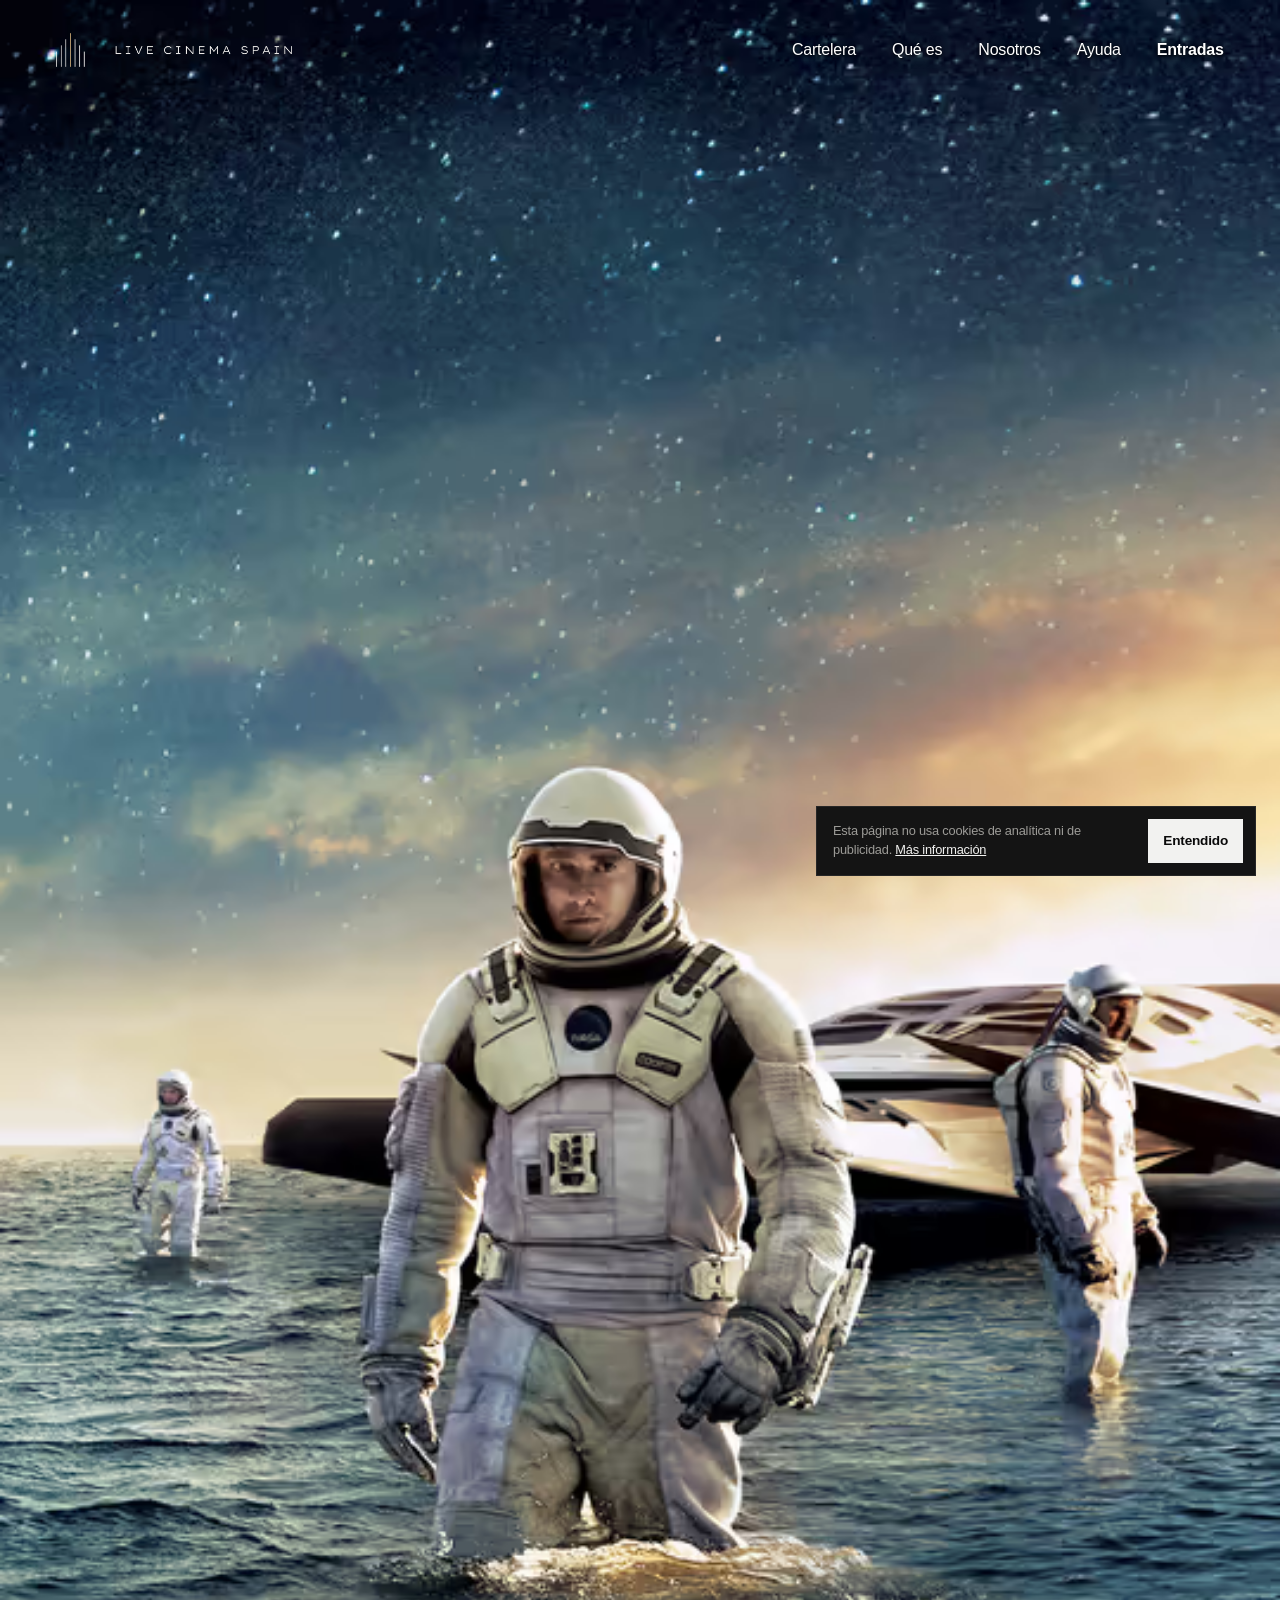
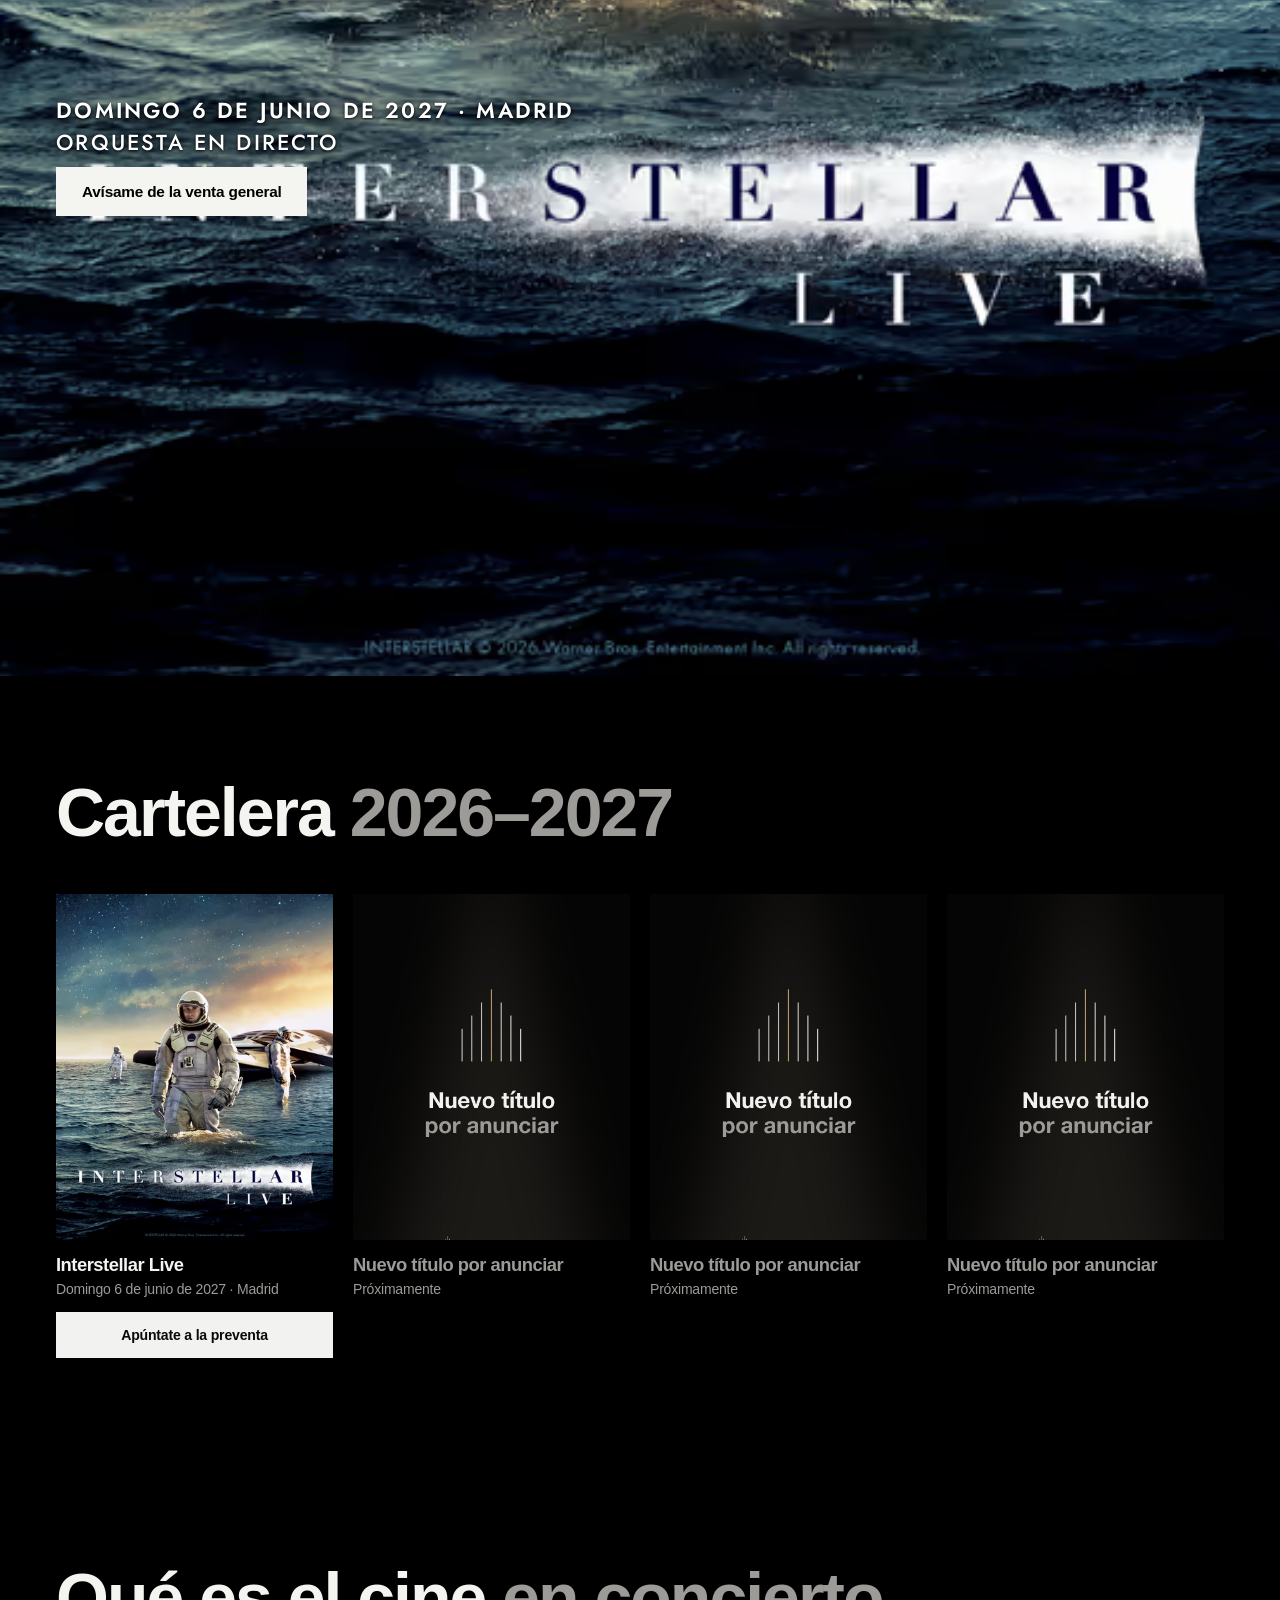
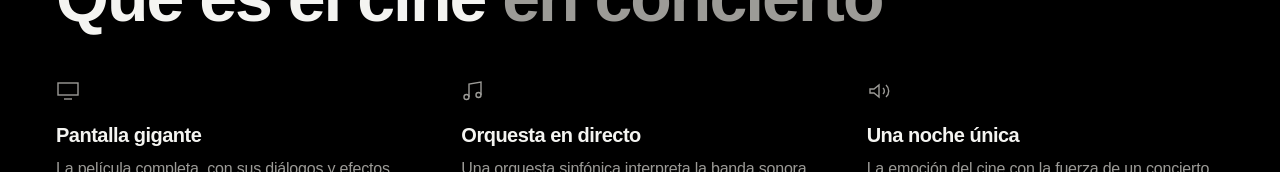
==== commit dafbc1a2: "Espejo al día: cierre de la lista para la preventa (martes 10, 23:59), aviso de cookies de YouTube y" ====
--- a/index.html
+++ b/index.html
@@ -23,11 +23,11 @@
 <link rel="apple-touch-icon" href="img/apple-touch-icon.png">
 <link rel="preload" as="image" type="image/avif" media="(max-width: 700px)" imagesrcset="img/kv/kv-9x16-540.avif 540w, img/kv/kv-9x16-780.avif 780w, img/kv/kv-9x16-900.avif 900w" imagesizes="100vw" fetchpriority="high">
 <link rel="preload" as="image" type="image/avif" media="(min-width: 701px)" imagesrcset="img/kv/kv-16x9-1000.avif 1000w, img/kv/kv-16x9-1600.avif 1600w" imagesizes="100vw" fetchpriority="high">
-<link rel="stylesheet" href="css/styles.css?v=20261107f">
+<link rel="stylesheet" href="css/styles.css?v=20261108a">
 <script>document.documentElement.classList.add('js')</script>
 <script type="application/ld+json">{"@context": "https://schema.org", "@type": "Organization", "name": "Live Cinema Spain", "url": "https://livecinemaes.com/", "logo": "https://livecinemaes.com/img/logo-livecinema.png", "email": "info@livecinemaes.com", "sameAs": ["https://www.tiktok.com/@livecinemaspain", "https://www.instagram.com/livecinemaspain/"]}</script>
 </head>
-<body class="con-kv" data-page="home" data-estado="lista" data-ahora="1794074766943">
+<body class="con-kv" data-page="home" data-estado="lista" data-ahora="1794150448815" data-hasta="1794351599000">
 <a class="skip" href="#main">Saltar al contenido</a>
 <main id="main">
   <section class="hero-kv" aria-labelledby="hero-title">
@@ -174,7 +174,7 @@
       <li class="lp"><span class="lp-n" aria-hidden="true">2</span><p><b class="lp-fecha">Mié 11 nov · 12:00</b><span class="lp-frase">Te llega tu acceso y compras antes que nadie</span></p></li>
       <li class="lp"><span class="lp-n" aria-hidden="true">3</span><p><b class="lp-fecha">Jue 12 nov · 12:00</b><span class="lp-frase">Venta para todo el público</span></p></li>
     </ol>
-    
+    <p id="lista-texto">Apúntate antes del martes 10 de noviembre a las 23:59 para entrar en la preventa.</p>
     <form id="form-lista-espera" novalidate>
       <label class="sr-only" for="lista-email">Correo</label>
       <input class="input" id="lista-email" name="email" type="email" inputmode="email" autocomplete="email" placeholder="tu@email.com" required>
@@ -196,7 +196,7 @@
   <p>Esta página no usa cookies de analítica ni de publicidad. <a href="legal/cookies.html">Más información</a></p>
   <button class="btn" type="button">Entendido</button>
 </div>
-<script src="js/espejo.js?v=202611071806"></script>
-<script src="js/main.js?v=202611071806"></script>
+<script src="js/espejo.js?v=202611081507"></script>
+<script src="js/main.js?v=202611081507"></script>
 </body>
 </html>
--- a/css/styles.css
+++ b/css/styles.css
@@ -451,3 +451,6 @@
 /* Enlaces a la venta (/comprar/…): ocultos hasta que la venta esté en producción. Se muestran quitando « data-solo-venta hidden» (COMANDOS_LUNES_9, paso 5) */
 [data-solo-venta][hidden]{display:none!important}
 }
+
+/* Aviso del panel (franja arriba, solo cuando se pone desde el panel de la venta) */
+.aviso-web{position:relative;z-index:60;margin:0;background:#f4f4f1;color:#0a0a0a;padding:10px 16px;font-size:15px;font-weight:600;line-height:1.45;text-align:center}
